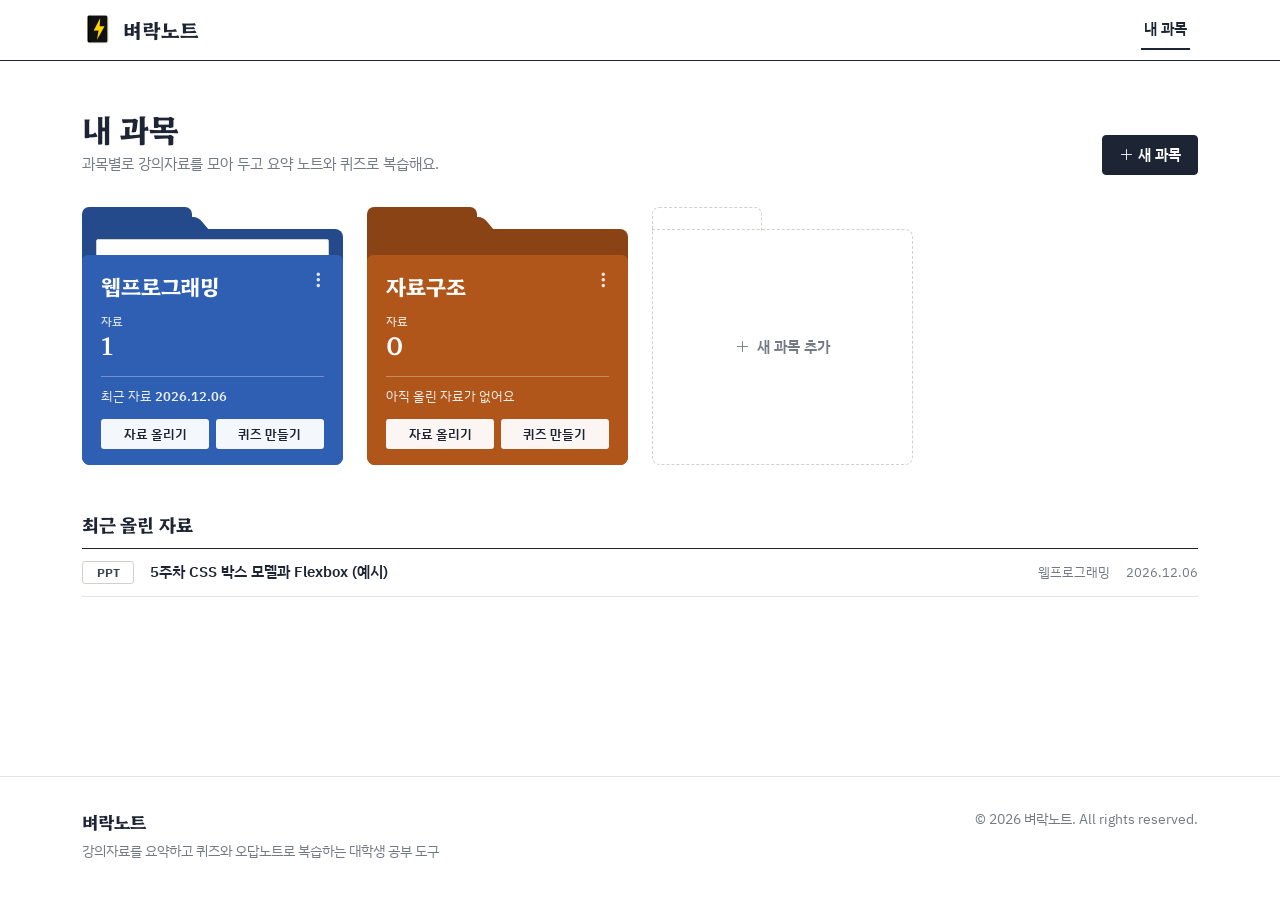
==== index.html @ 98df6451 "feat: 기본 구조 - 네비게이션, 푸터, 과목 폴더 CRUD, localStorage 저장 구조" ====
<!DOCTYPE html>
<html lang="ko">
<head>
  <meta charset="UTF-8">
  <meta name="viewport" content="width=device-width, initial-scale=1">
  <title>벼락노트 · 내 과목</title>
  <link rel="icon" type="image/png" href="images/logo.png">
  <link rel="apple-touch-icon" href="images/logo.png">
  <link rel="stylesheet" href="https://cdn.jsdelivr.net/npm/bootstrap@5.3.3/dist/css/bootstrap.min.css">
  <link rel="stylesheet" href="https://cdn.jsdelivr.net/npm/bootstrap-icons@1.11.3/font/bootstrap-icons.min.css">
  <link rel="preconnect" href="https://fonts.googleapis.com">
  <link rel="preconnect" href="https://fonts.gstatic.com" crossorigin>
  <link rel="stylesheet" href="https://fonts.googleapis.com/css2?family=Hahmlet:wght@400;600;700&family=IBM+Plex+Sans+KR:wght@400;500;600;700&family=Nanum+Pen+Script&display=swap">
  <link rel="stylesheet" href="css/common.css">
  <link rel="stylesheet" href="css/index.css">
</head>
<body data-page="home">
  <div id="cn-nav"></div>

  <main class="container py-4 py-lg-5">
    <header class="page-head">
      <div>
        <h1>내 과목</h1>
        <p>과목별로 강의자료를 모아 두고 요약 노트와 퀴즈로 복습해요.</p>
      </div>
      <button type="button" class="btn btn-primary" id="newSubjectBtn"><i class="bi bi-plus-lg"></i> 새 과목</button>
    </header>

    <section class="mb-5" aria-label="과목 목록">
      <div class="row g-4 folder-grid" id="subjectGrid"></div>
    </section>

    <section aria-labelledby="recentTitle">
      <h2 class="section-title" id="recentTitle">최근 올린 자료</h2>
      <ul class="recent-list" id="recentMaterials"></ul>
    </section>
  </main>

  <!-- 과목 추가/수정 모달 -->
  <div class="modal fade" id="subjectModal" tabindex="-1" aria-labelledby="subjectModalTitle" aria-hidden="true">
    <div class="modal-dialog modal-dialog-centered">
      <form class="modal-content" id="subjectForm" novalidate>
        <div class="modal-header">
          <h5 class="modal-title fw-bold" id="subjectModalTitle">새 과목</h5>
          <button type="button" class="btn-close" data-bs-dismiss="modal" aria-label="닫기"></button>
        </div>
        <div class="modal-body">
          <input type="hidden" id="subjectId">
          <label for="subjectName" class="form-label">과목 이름</label>
          <input type="text" class="form-control mb-3" id="subjectName" maxlength="30" placeholder="예) 운영체제" required>
          <div class="invalid-feedback">과목 이름을 입력해 주세요.</div>
          <span class="form-label d-block">폴더 색</span>
          <div class="color-picker" id="colorPicker" role="radiogroup" aria-label="폴더 색"></div>
        </div>
        <div class="modal-footer">
          <button type="button" class="btn btn-light" data-bs-dismiss="modal">취소</button>
          <button type="submit" class="btn btn-primary">저장</button>
        </div>
      </form>
    </div>
  </div>

  <footer id="cn-footer"></footer>

  <script src="https://cdn.jsdelivr.net/npm/bootstrap@5.3.3/dist/js/bootstrap.bundle.min.js"></script>
  <script src="js/storage.js"></script>
  <script src="js/demo.js"></script>
  <script src="js/common.js"></script>
  <script src="js/index.js"></script>
</body>
</html>
---- css/common.css ----
/* =========================================================
 * common.css — 벼락노트 공통 스타일
 * 콘셉트: 시험지와 OMR 답안지. 흰 종이, 먹색 글씨, OMR 빨간 괘선.
 * ========================================================= */

:root {
  --paper: #ffffff;
  --desk: #f4f5f2;
  --ink: #1d2433;
  --ink-soft: #3a4252;
  --pencil: #737985;
  --rule: #e3e4df;
  --rule-strong: #cfd1ca;
  --omr: #e0464e;
  --omr-soft: #fcebea;
  --omr-line: #f2a7a9;
  --marker: #ffe45c;

  --serif: 'Hahmlet', 'Noto Serif KR', serif;
  --sans: 'IBM Plex Sans KR', 'Apple SD Gothic Neo', system-ui, sans-serif;
  --pen: 'Nanum Pen Script', var(--sans);

  --radius: 4px;
}

body {
  font-family: var(--sans);
  background: var(--paper);
  color: var(--ink);
  min-height: 100vh;
  display: flex;
  flex-direction: column;
  -webkit-font-smoothing: antialiased;
  font-size: 15px;
}
main { flex: 1; }
a { color: var(--ink); text-underline-offset: 3px; }
a:hover { color: var(--omr); }
h1, h2, h3 { font-family: var(--serif); letter-spacing: -0.01em; }
:focus-visible { outline: 2px solid var(--omr); outline-offset: 2px; }

/* ---------- Bootstrap 덮어쓰기 ---------- */
.btn { border-radius: var(--radius); font-weight: 600; font-size: .92rem; padding: .5rem 1rem; }
.btn-lg { font-size: 1rem; padding: .7rem 1.3rem; }
.btn-sm { font-size: .82rem; padding: .3rem .65rem; }
.btn-primary {
  --bs-btn-bg: var(--ink);
  --bs-btn-border-color: var(--ink);
  --bs-btn-hover-bg: #000;
  --bs-btn-hover-border-color: #000;
  --bs-btn-active-bg: #000;
  --bs-btn-active-border-color: #000;
  --bs-btn-disabled-bg: #a9adb6;
  --bs-btn-disabled-border-color: #a9adb6;
}
.btn-outline-primary {
  --bs-btn-color: var(--ink);
  --bs-btn-border-color: var(--ink);
  --bs-btn-hover-bg: var(--ink);
  --bs-btn-hover-border-color: var(--ink);
  --bs-btn-active-bg: var(--ink);
  --bs-btn-active-border-color: var(--ink);
}
.btn-light, .btn-soft {
  background: var(--paper);
  border: 1px solid var(--rule-strong);
  color: var(--ink);
}
.btn-light:hover, .btn-soft:hover { background: var(--desk); border-color: var(--ink); color: var(--ink); }
.btn-outline-danger { --bs-btn-color: var(--omr); --bs-btn-border-color: var(--omr); --bs-btn-hover-bg: var(--omr); --bs-btn-hover-border-color: var(--omr); }
.btn-outline-secondary {
  --bs-btn-color: var(--ink-soft);
  --bs-btn-border-color: var(--rule-strong);
  --bs-btn-hover-bg: var(--desk);
  --bs-btn-hover-color: var(--ink);
  --bs-btn-hover-border-color: var(--rule-strong);
  --bs-btn-active-bg: var(--ink);
  --bs-btn-active-color: #fff;
  --bs-btn-active-border-color: var(--ink);
}
.form-control, .form-select {
  border-radius: var(--radius);
  border-color: var(--rule-strong);
  font-size: .95rem;
}
.form-control:focus, .form-select:focus, .form-check-input:focus {
  border-color: var(--ink);
  box-shadow: 0 0 0 3px rgba(29, 36, 51, .12);
}
.form-check-input { border-color: var(--rule-strong); border-radius: 3px; }
.form-check-input:checked { background-color: var(--ink); border-color: var(--ink); }
.form-label { font-size: .85rem; font-weight: 600; color: var(--ink-soft); margin-bottom: .35rem; }
.progress { border-radius: 0; background: var(--rule); }
.progress-bar { background: var(--ink); }
.modal-content { border: 1px solid var(--ink); border-radius: 6px; box-shadow: 0 18px 50px rgba(20, 24, 33, .18); }
.modal-header, .modal-footer { border-color: var(--rule); }
.modal-title { font-family: var(--serif); }
.dropdown-menu { border-radius: var(--radius); border-color: var(--ink); box-shadow: 0 8px 24px rgba(20, 24, 33, .12); font-size: .9rem; }
.dropdown-item i { margin-right: .4rem; }
.nav-tabs { border-bottom: 1px solid var(--rule); gap: 1.4rem; }
.nav-tabs .nav-link {
  color: var(--pencil);
  font-weight: 600;
  border: none;
  border-bottom: 2px solid transparent;
  padding: .6rem 0;
  margin-bottom: -1px;
  border-radius: 0;
}
.nav-tabs .nav-link:hover { color: var(--ink); border-color: transparent; }
.nav-tabs .nav-link.active { color: var(--ink); background: none; border-bottom-color: var(--ink); }

/* ---------- 네비게이션 ---------- */
#cn-nav { position: sticky; top: 0; z-index: 1030; }
.cn-navbar {
  background: var(--paper);
  border-bottom: 1px solid var(--ink);
  padding: .55rem 0;
}
.navbar-brand { display: flex; align-items: center; gap: .55rem; margin-right: 0; }
.brand-logo { width: 32px; height: 32px; border-radius: 8px; display: block; }
.brand-name { font-family: var(--serif); font-weight: 700; font-size: 1.25rem; color: var(--ink); }
/* 메뉴는 로고 오른쪽에 고르게 */
@media (min-width: 768px) {
  .cn-menu { margin-left: auto; gap: 1.5rem; }
}
.cn-navbar .nav-link {
  color: var(--pencil);
  font-weight: 600;
  padding: .5rem .2rem !important;
  margin: 0 .5rem;
  display: flex;
  align-items: center;
  gap: .4rem;
  border-bottom: 2px solid transparent;
}
.cn-navbar .nav-link:hover { color: var(--ink); }
.cn-navbar .nav-link.active { color: var(--ink); border-bottom-color: var(--ink); }

.btn-icon {
  border: none;
  background: transparent;
  color: var(--pencil);
  font-size: 1.15rem;
  width: 38px;
  height: 38px;
  padding: 0;
  border-radius: var(--radius);
}
.btn-icon:hover { background: var(--desk); color: var(--ink); }

/* ---------- 페이지 머리 ---------- */
.breadcrumb-lite {
  font-size: .85rem;
  color: var(--pencil);
  margin-bottom: .8rem;
  display: flex;
  align-items: center;
  gap: .4rem;
  flex-wrap: wrap;
}
.breadcrumb-lite a { color: var(--pencil); text-decoration: none; }
.breadcrumb-lite a:hover { color: var(--ink); text-decoration: underline; }
.breadcrumb-lite i { font-size: .7rem; }
.page-head {
  display: flex;
  justify-content: space-between;
  align-items: flex-end;
  flex-wrap: wrap;
  gap: 1rem;
  margin-bottom: 2rem;
}
.page-head h1 { font-size: 2rem; font-weight: 700; margin: 0 0 .35rem; }
.page-head p { color: var(--pencil); margin: 0; }

/* ---------- 상자 (카드 대신 얇은 괘선 상자) ---------- */
.cn-card {
  background: var(--paper);
  border: 1px solid var(--rule-strong);
  border-radius: var(--radius);
  padding: 1.3rem;
}
.cn-card-head {
  display: flex;
  justify-content: space-between;
  align-items: center;
  gap: .5rem;
  margin-bottom: 1rem;
}
.cn-card-head h2, .cn-card-title { font-size: 1.1rem; font-weight: 700; margin: 0; display: flex; align-items: center; gap: .45rem; }
.cn-card-head h2 i, .cn-card-title i { color: var(--pencil); font-size: 1rem; }
.cn-card-head a { font-size: .85rem; font-weight: 600; }
.section-title { font-size: 1.15rem; font-weight: 700; margin: 0 0 .8rem; }

.empty-state { text-align: center; padding: 2.5rem 1rem; color: var(--pencil); }
.empty-state .empty-icon { font-size: 2rem; display: block; margin-bottom: .6rem; color: var(--rule-strong); }
.empty-state h3 { font-size: 1.1rem; font-weight: 700; color: var(--ink); }

.text-omr { color: var(--omr) !important; }
.meta { display: inline-flex; flex-wrap: wrap; gap: .15rem 1rem; color: var(--pencil); font-size: .85rem; }

/* ---------- 토스트 ---------- */
.cn-toast { border-radius: var(--radius); color: #fff; background: var(--ink); box-shadow: 0 10px 30px rgba(0, 0, 0, .2); }
.cn-toast-danger { background: var(--omr); }
.cn-toast .btn-close { filter: invert(1) grayscale(1) brightness(2); }

/* ---------- 푸터 ---------- */
#cn-footer { border-top: 1px solid var(--rule); margin-top: 4rem; padding: 2rem 0 2.4rem; font-size: .85rem; color: var(--pencil); }
.cn-footer-inner { display: flex; justify-content: space-between; align-items: flex-start; flex-wrap: wrap; gap: .8rem 2rem; }
.footer-title { display: block; font-family: var(--serif); font-size: 1.1rem; color: var(--ink); margin-bottom: .35rem; }
.footer-desc, .footer-copy { margin: 0; }

@media (prefers-reduced-motion: reduce) {
  *, *::before, *::after { animation: none !important; transition: none !important; }
}
@media (max-width: 575.98px) {
  .page-head h1 { font-size: 1.6rem; }
  .cn-card { padding: 1.05rem; }
}
---- css/index.css ----
/* =========================================================
 * index.css — 내 과목 (과목 = 서류 폴더)
 * ========================================================= */

/* ---------- 과목 폴더 ---------- */
.folder {
  position: relative;
  height: 100%;
  min-height: 240px;
  padding-top: 22px;
}
/* 뒤판: 과목 색. 왼쪽 위로 탭이 솟아 있다 */
.folder-back {
  position: absolute;
  inset: 22px 0 0 0;
  background: color-mix(in srgb, var(--c) 78%, black);
  border-radius: 0 8px 8px 8px;
}
.folder-tab {
  position: absolute;
  left: 0;
  top: -22px;
  width: 42%;
  height: 24px;
  background: color-mix(in srgb, var(--c) 78%, black);
  border-radius: 7px 7px 0 0;
}
.folder-tab::after {
  content: '';
  position: absolute;
  right: -12px;
  bottom: 0;
  width: 24px;
  height: 14px;
  background: inherit;
  transform: skewX(40deg);
  border-top-right-radius: 5px;
}
/* 앞판과 뒤판 사이로 비치는 종이 (자료 수만큼) */
.folder-sheets { position: absolute; inset: 22px 0 0 0; pointer-events: none; }
.sheet {
  position: absolute;
  left: 14px;
  right: 14px;
  height: 60px;
  background: var(--paper);
  border: 1px solid var(--rule-strong);
  border-radius: 2px;
}
.sheet-1 { top: 10px; }
.sheet-2 { top: 6px; left: 22px; right: 10px; transform: rotate(1.2deg); }
.sheet-3 { top: 3px; left: 10px; right: 24px; transform: rotate(-1.5deg); }
/* 앞판: 살짝 더 밝은 같은 색, 내용이 적힌 면 */
.folder-front {
  position: relative;
  display: flex;
  flex-direction: column;
  height: calc(100% - 26px);
  margin-top: 26px;
  padding: 1.1rem 1.2rem 1rem;
  background: var(--c);
  color: #fff;
  border-radius: 6px 6px 8px 8px;
  text-decoration: none;
  transition: transform .18s ease;
}
.folder:hover .folder-front { transform: translateY(4px); }
.folder-name {
  font-family: var(--serif);
  font-size: 1.35rem;
  font-weight: 700;
  margin: 0 2rem .9rem 0;
  word-break: keep-all;
}
.folder-stats { display: flex; gap: 1.4rem; margin: 0 0 auto; }
.folder-stats dt { font-size: .76rem; font-weight: 500; opacity: .8; }
.folder-stats dd { font-family: var(--serif); font-size: 1.5rem; font-weight: 600; margin: 0; line-height: 1.2; }
.folder-last {
  font-size: .82rem;
  margin: 1rem 0 0;
  padding-top: .6rem;
  border-top: 1px solid rgba(255, 255, 255, .35);
  opacity: .9;
}
.folder-last { display: flex; justify-content: space-between; gap: .5rem; flex-wrap: wrap; }
.folder-last b { font-weight: 600; }
.folder-actions { display: flex; gap: .4rem; margin-top: .8rem; }
.folder-actions a {
  flex: 1;
  text-align: center;
  font-size: .8rem;
  font-weight: 600;
  padding: .35rem 0;
  border-radius: 3px;
  background: rgba(255, 255, 255, .95);
  color: var(--ink);
  text-decoration: none;
}
.folder-actions a:hover { background: #fff; color: var(--ink); text-decoration: underline; }
.folder-menu { position: absolute; right: 6px; top: 54px; }
.folder-menu .btn-icon { color: rgba(255, 255, 255, .85); }
.folder-menu .btn-icon:hover { background: rgba(255, 255, 255, .18); color: #fff; }

/* 새 과목: 점선으로 그린 빈 폴더 */
.folder-add {
  position: relative;
  width: 100%;
  height: 100%;
  min-height: 240px;
  border: none;
  background: none;
  padding: 22px 0 0;
  color: var(--pencil);
  font-weight: 600;
}
.folder-add-tab {
  position: absolute;
  left: 0;
  top: 0;
  width: 42%;
  height: 24px;
  border: 1.5px dashed var(--rule-strong);
  border-bottom: none;
  border-radius: 7px 7px 0 0;
}
.folder-add-body {
  display: flex;
  align-items: center;
  justify-content: center;
  gap: .4rem;
  height: 100%;
  border: 1.5px dashed var(--rule-strong);
  border-radius: 0 8px 8px 8px;
}
.folder-add:hover { color: var(--ink); }
.folder-add:hover .folder-add-tab, .folder-add:hover .folder-add-body { border-color: var(--ink); background: var(--desk); }

/* ---------- 최근 목록 ---------- */
.recent-list { list-style: none; padding: 0; margin: 0; border-top: 1px solid var(--ink); }
.recent-list li.recent-row {
  display: grid;
  grid-template-columns: 52px minmax(0, 1fr) auto auto;
  align-items: center;
  gap: 1rem;
  padding: .75rem 0;
  border-bottom: 1px solid var(--rule);
}
.recent-title { font-weight: 600; overflow: hidden; text-overflow: ellipsis; white-space: nowrap; }
.recent-list small { color: var(--pencil); white-space: nowrap; }
.empty-line { color: var(--pencil); font-size: .9rem; padding: .8rem 0; border-bottom: 1px solid var(--rule); }
.file-chip {
  font-size: .72rem;
  font-weight: 700;
  color: var(--ink-soft);
  border: 1px solid var(--rule-strong);
  border-radius: 3px;
  text-align: center;
  padding: .1rem 0;
}

/* ---------- 색 선택 ---------- */
.color-picker { display: flex; gap: .6rem; }
.color-swatch { cursor: pointer; }
.color-swatch input { position: absolute; opacity: 0; pointer-events: none; }
.color-swatch span {
  display: block;
  width: 30px;
  height: 30px;
  border-radius: 3px;
  background: var(--c);
  border: 2px solid var(--paper);
  box-shadow: 0 0 0 1px var(--rule-strong);
}
.color-swatch input:checked + span { box-shadow: 0 0 0 2px var(--ink); }
.color-swatch input:focus-visible + span { outline: 2px solid var(--omr); outline-offset: 3px; }

@media (max-width: 767.98px) {
  .recent-list li.recent-row { grid-template-columns: 46px minmax(0, 1fr) auto; }
  .recent-list li.recent-row small:first-of-type { display: none; }
}
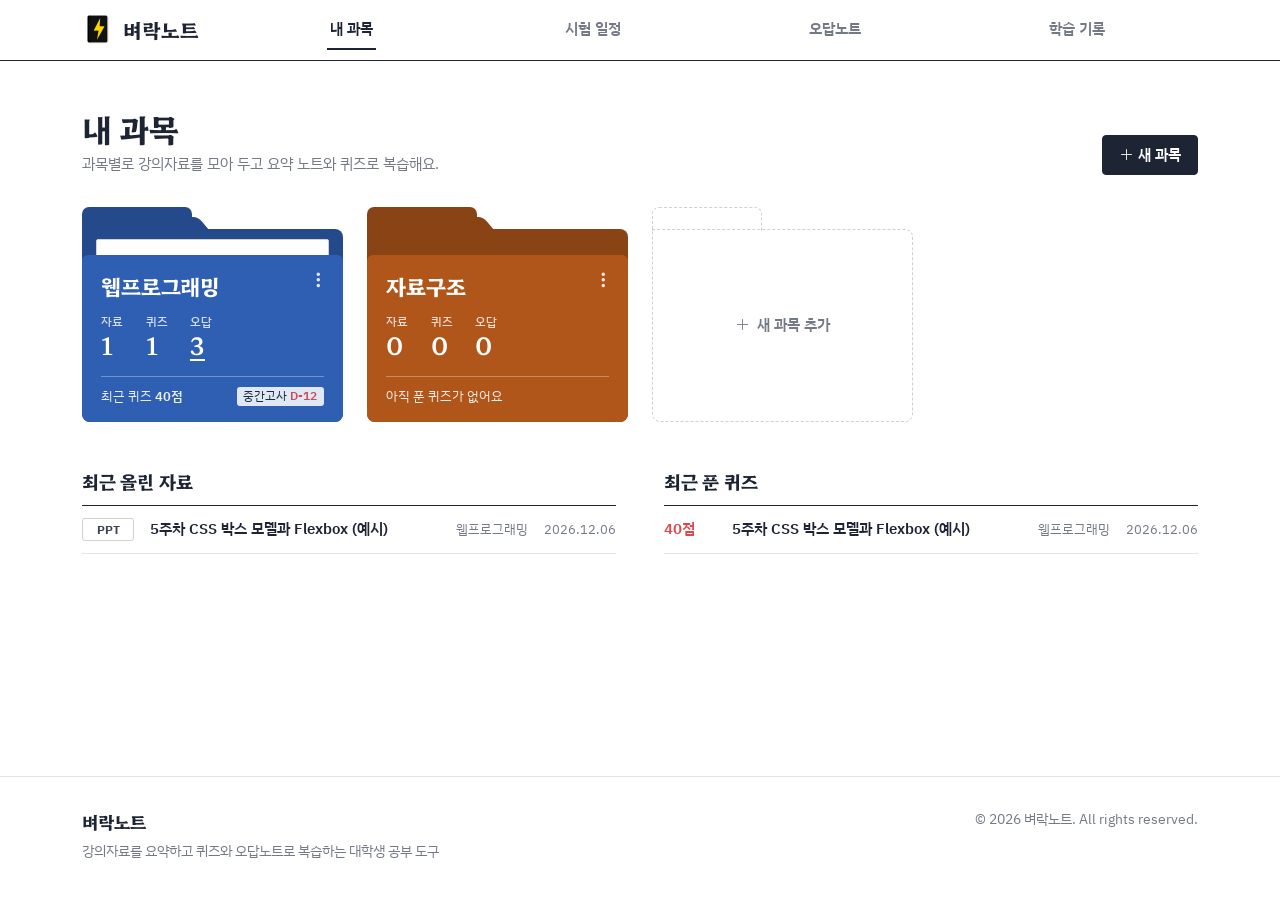
==== commit 86064cca: "feat: 메인 페이지·공통 레이아웃·저장소 구조 최종 수정" ====
--- a/index.html
+++ b/index.html
@@ -30,9 +30,15 @@
       <div class="row g-4 folder-grid" id="subjectGrid"></div>
     </section>
 
-    <section aria-labelledby="recentTitle">
-      <h2 class="section-title" id="recentTitle">최근 올린 자료</h2>
-      <ul class="recent-list" id="recentMaterials"></ul>
+    <section class="row g-5">
+      <div class="col-lg-6">
+        <h2 class="section-title">최근 올린 자료</h2>
+        <ul class="recent-list" id="recentMaterials"></ul>
+      </div>
+      <div class="col-lg-6">
+        <h2 class="section-title">최근 푼 퀴즈</h2>
+        <ul class="recent-list" id="recentAttempts"></ul>
+      </div>
     </section>
   </main>
 
@@ -63,7 +69,10 @@
   <footer id="cn-footer"></footer>
 
   <script src="https://cdn.jsdelivr.net/npm/bootstrap@5.3.3/dist/js/bootstrap.bundle.min.js"></script>
+  <script src="js/config.js"></script>
   <script src="js/storage.js"></script>
+  <script src="js/parser.js"></script>
+  <script src="js/ai.js"></script>
   <script src="js/demo.js"></script>
   <script src="js/common.js"></script>
   <script src="js/index.js"></script>
--- a/css/common.css
+++ b/css/common.css
@@ -120,9 +120,11 @@
 .navbar-brand { display: flex; align-items: center; gap: .55rem; margin-right: 0; }
 .brand-logo { width: 32px; height: 32px; border-radius: 8px; display: block; }
 .brand-name { font-family: var(--serif); font-weight: 700; font-size: 1.25rem; color: var(--ink); }
-/* 메뉴는 로고 오른쪽에 고르게 */
+/* 메뉴는 로고 오른쪽 남은 폭에 고르게 퍼지게 */
 @media (min-width: 768px) {
-  .cn-menu { margin-left: auto; gap: 1.5rem; }
+  /* 로고 오른쪽을 4칸으로 똑같이 나눠, 메뉴와 펼친 목록이 같은 칸에 맞춰지게 */
+  .cn-menu { flex: 1; display: grid; grid-template-columns: repeat(4, minmax(0, 1fr)); margin-left: 2rem; }
+  .cn-menu .mega-top { display: flex; justify-content: center; }
 }
 .cn-navbar .nav-link {
   color: var(--pencil);
@@ -136,6 +138,89 @@
 }
 .cn-navbar .nav-link:hover { color: var(--ink); }
 .cn-navbar .nav-link.active { color: var(--ink); border-bottom-color: var(--ink); }
+/* ---------- 메가 메뉴 ---------- */
+.mega-toggle { display: none; }
+.mega-list { list-style: none; padding: 0; margin: 0; }
+.mega-list a {
+  display: flex;
+  align-items: center;
+  gap: .55rem;
+  padding: .4rem 0;
+  color: var(--ink);
+  text-decoration: none;
+  font-size: .9rem;
+  min-width: 0;
+}
+.mega-list a:hover .mega-text { text-decoration: underline; text-underline-offset: 3px; }
+.mega-key { width: 4px; height: 1rem; border-radius: 1px; flex-shrink: 0; }
+.mega-text { overflow: hidden; text-overflow: ellipsis; white-space: nowrap; }
+.mega-count { margin-left: auto; padding-left: .5rem; color: var(--omr); font-weight: 700; font-size: .82rem; white-space: nowrap; }
+.mega-dday { margin-left: auto; padding-left: .5rem; color: var(--omr); font-weight: 700; font-size: .82rem; white-space: nowrap; }
+.mega-figure {
+  display: flex;
+  flex-direction: column;
+  gap: .35rem;
+  padding: .4rem 0;
+  color: var(--ink-soft);
+  font-size: .9rem;
+  cursor: default;
+}
+.mega-figure strong { font-family: var(--serif); font-size: 1.35rem; color: var(--ink); margin: 0 .15rem; }
+.mega-empty { font-size: .85rem; color: var(--pencil); margin: .4rem 0 .3rem; }
+.mega-more { display: inline-block; font-size: .82rem; font-weight: 600; margin-top: .3rem; }
+
+@media (min-width: 768px) {
+  .cn-navbar > .container { position: relative; z-index: 1; }
+  .mega-item { position: relative; }
+  .mega-col {
+    position: absolute;
+    left: 0;
+    right: 0;
+    top: calc(100% + .55rem + 1px + 1rem);
+    padding: 0 1.2rem;
+    min-height: calc(var(--mega-h, 200px) - 2.5rem);
+    transform: translateY(-4px);
+    opacity: 0;
+    visibility: hidden;
+    transition: opacity .15s ease, transform .15s ease, visibility .15s;
+  }
+  .mega-backdrop {
+    position: absolute;
+    left: 0;
+    right: 0;
+    top: 100%;
+    height: var(--mega-h, 200px);
+    background: var(--paper);
+    border-bottom: 1.5px solid var(--ink);
+    box-shadow: 0 16px 30px rgba(20, 24, 33, .08);
+    opacity: 0;
+    visibility: hidden;
+    transition: opacity .15s ease, visibility .15s;
+  }
+  .mega-open .mega-col, .mega-open .mega-backdrop { opacity: 1; visibility: visible; }
+  .mega-open .mega-col { transform: none; }
+  .mega-item + .mega-item .mega-col { border-left: 1px solid var(--rule); }
+}
+
+/* 휴대폰: ☰ 안에서 ▾로 펼치는 아코디언 */
+@media (max-width: 767.98px) {
+  .mega-backdrop { display: none; }
+  .mega-top { display: flex; align-items: center; justify-content: space-between; }
+  .mega-toggle {
+    display: inline-flex;
+    align-items: center;
+    justify-content: center;
+    width: 40px;
+    height: 40px;
+    border: none;
+    background: none;
+    color: var(--pencil);
+    transition: transform .15s;
+  }
+  .mega-item.open .mega-toggle { transform: rotate(180deg); }
+  .mega-col { display: none; padding: 0 .4rem .8rem 1rem; border-left: 2px solid var(--rule); margin: 0 0 .5rem .6rem; }
+  .mega-item.open .mega-col { display: block; }
+}
 
 .btn-icon {
   border: none;
@@ -148,6 +233,16 @@
   border-radius: var(--radius);
 }
 .btn-icon:hover { background: var(--desk); color: var(--ink); }
+.api-note {
+  display: flex;
+  gap: .6rem;
+  margin-top: .9rem;
+  padding: .7rem .85rem;
+  border-left: 3px solid var(--omr);
+  background: var(--desk);
+  font-size: .85rem;
+  color: var(--ink-soft);
+}
 
 /* ---------- 페이지 머리 ---------- */
 .breadcrumb-lite {
@@ -172,6 +267,14 @@
 }
 .page-head h1 { font-size: 2rem; font-weight: 700; margin: 0 0 .35rem; }
 .page-head p { color: var(--pencil); margin: 0; }
+.subject-dot {
+  display: inline-block;
+  width: 6px;
+  height: 1.6rem;
+  background: var(--c);
+  margin-right: .7rem;
+  vertical-align: -.2rem;
+}
 
 /* ---------- 상자 (카드 대신 얇은 괘선 상자) ---------- */
 .cn-card {
@@ -192,12 +295,152 @@
 .cn-card-head a { font-size: .85rem; font-weight: 600; }
 .section-title { font-size: 1.15rem; font-weight: 700; margin: 0 0 .8rem; }
 
+.type-badge {
+  display: inline-block;
+  font-size: .74rem;
+  font-weight: 600;
+  padding: .05rem .45rem;
+  border: 1px solid var(--rule-strong);
+  border-radius: 3px;
+  color: var(--ink-soft);
+  background: var(--paper);
+}
+
 .empty-state { text-align: center; padding: 2.5rem 1rem; color: var(--pencil); }
 .empty-state .empty-icon { font-size: 2rem; display: block; margin-bottom: .6rem; color: var(--rule-strong); }
 .empty-state h3 { font-size: 1.1rem; font-weight: 700; color: var(--ink); }
 
 .text-omr { color: var(--omr) !important; }
 .meta { display: inline-flex; flex-wrap: wrap; gap: .15rem 1rem; color: var(--pencil); font-size: .85rem; }
+
+/* ---------- 문항 (시험지) ---------- */
+.q-card {
+  padding: 1.6rem 0 1.7rem;
+  border-bottom: 1px solid var(--rule);
+}
+.q-card:last-child { border-bottom: none; }
+.q-head { display: flex; align-items: baseline; gap: .6rem; margin-bottom: .5rem; }
+.q-num {
+  font-family: var(--serif);
+  font-weight: 700;
+  font-size: 1.25rem;
+  min-width: 1.8rem;
+  position: relative;
+}
+.q-num::after { content: '.'; }
+.q-topic { font-size: .8rem; color: var(--pencil); }
+.q-text {
+  font-family: var(--serif);
+  font-size: 1.1rem;
+  line-height: 1.75;
+  margin: 0 0 1rem 2.4rem;
+  white-space: pre-wrap;
+  word-break: keep-all;
+}
+
+/* 보기: ①②③④ 동그라미 번호. 고르면 OMR처럼 까맣게 칠해진다 */
+.choices { display: flex; flex-direction: column; gap: .15rem; margin-left: 2.4rem; }
+.choice {
+  display: flex;
+  align-items: center;
+  gap: .75rem;
+  padding: .45rem .5rem;
+  border-radius: var(--radius);
+  cursor: pointer;
+  font-family: var(--serif);
+  font-size: 1.02rem;
+}
+.choice input { position: absolute; opacity: 0; pointer-events: none; }
+.choice-key {
+  width: 24px;
+  height: 24px;
+  border-radius: 50%;
+  border: 1.5px solid var(--ink);
+  font-family: var(--sans);
+  font-weight: 600;
+  font-size: .78rem;
+  display: inline-flex;
+  align-items: center;
+  justify-content: center;
+  flex-shrink: 0;
+  transition: background .12s, color .12s;
+}
+.choice-text { flex: 0 1 auto; }
+label.choice:hover { background: var(--desk); }
+label.choice:has(input:checked) .choice-key { background: var(--ink); color: #fff; }
+label.choice:has(input:focus-visible) { outline: 2px solid var(--omr); outline-offset: 1px; }
+
+/* 결과 표시 */
+.choices.review .choice { cursor: default; }
+.choice.is-answer .choice-key { background: var(--ink); color: #fff; }
+.choice.is-answer .choice-text { font-weight: 600; }
+.choice.is-wrong .choice-key { border-color: var(--omr); color: var(--omr); position: relative; }
+.choice.is-wrong .choice-key::after {
+  content: '';
+  position: absolute;
+  width: 32px;
+  height: 2px;
+  background: var(--omr);
+  transform: rotate(-45deg);
+}
+.choice-tag { font-family: var(--sans); font-size: .78rem; font-weight: 600; margin-left: .3rem; }
+.choice-tag.ok { color: var(--ink); }
+.choice-tag.no { color: var(--omr); }
+
+.answer-compare {
+  display: grid;
+  grid-template-columns: 88px 1fr;
+  gap: .45rem .8rem;
+  margin: 0 0 0 2.4rem;
+  padding: .3rem 0 .3rem 1rem;
+  border-left: 2px solid var(--rule);
+  font-size: .95rem;
+}
+.answer-compare dt { color: var(--pencil); font-weight: 600; }
+.answer-compare dd { margin: 0; white-space: pre-wrap; font-family: var(--serif); }
+.answer-compare dd.mine-wrong { color: var(--omr); }
+.feedback, .explanation { margin: .9rem 0 0 2.4rem; font-size: .93rem; line-height: 1.65; }
+.feedback { color: var(--omr); }
+.feedback i { margin-right: .3rem; }
+.explanation { color: var(--ink-soft); }
+.explanation strong { color: var(--ink); margin-right: .4rem; }
+
+/* ---------- 요약 노트 본문 ---------- */
+.md-body {
+  font-family: var(--serif);
+  font-size: 1.04rem;
+  line-height: 1.9;
+  color: var(--ink);
+  word-break: keep-all;
+  max-width: 720px;
+}
+.md-body h2 {
+  font-size: 1.3rem;
+  font-weight: 700;
+  margin: 2.4rem 0 .8rem;
+  padding-top: 1rem;
+  border-top: 1px solid var(--ink);
+}
+.md-body h2:first-child { margin-top: 0; padding-top: 0; border-top: none; }
+.md-body h3 { font-size: 1.08rem; font-weight: 700; margin: 1.6rem 0 .5rem; }
+.md-body ul, .md-body ol { padding-left: 1.3rem; }
+.md-body li { margin-bottom: .35rem; }
+.md-body strong { font-weight: 700; background: linear-gradient(transparent 58%, var(--marker) 58%); }
+.md-body code {
+  font-family: ui-monospace, 'SF Mono', Menlo, monospace;
+  background: var(--desk);
+  color: var(--ink);
+  padding: .1em .35em;
+  border-radius: 3px;
+  font-size: .86em;
+}
+.md-body pre { background: var(--desk); padding: 1rem; border-radius: var(--radius); }
+.md-body pre code { background: none; padding: 0; }
+.md-body table { width: 100%; border-collapse: collapse; margin: .8rem 0 1.4rem; font-size: .95rem; font-family: var(--sans); line-height: 1.6; }
+.md-body th, .md-body td { border-bottom: 1px solid var(--rule); padding: .55rem .7rem .55rem 0; text-align: left; vertical-align: top; }
+.md-body th { border-bottom: 1.5px solid var(--ink); font-weight: 700; }
+.md-body blockquote { border-left: 3px solid var(--rule-strong); padding-left: 1rem; color: var(--ink-soft); }
+.stream-raw { white-space: pre-wrap; font-family: inherit; font-size: inherit; margin: 0; }
 
 /* ---------- 토스트 ---------- */
 .cn-toast { border-radius: var(--radius); color: #fff; background: var(--ink); box-shadow: 0 10px 30px rgba(0, 0, 0, .2); }
@@ -215,5 +458,6 @@
 }
 @media (max-width: 575.98px) {
   .page-head h1 { font-size: 1.6rem; }
+  .q-text, .choices, .answer-compare, .feedback, .explanation { margin-left: 0; }
   .cn-card { padding: 1.05rem; }
 }
--- a/css/index.css
+++ b/css/index.css
@@ -1,12 +1,12 @@
 /* =========================================================
- * index.css — 내 과목 (과목 = 서류 폴더)
+ * index.css — 내 과목 (바인더 인덱스 탭처럼 과목을 한 줄씩)
  * ========================================================= */
 
 /* ---------- 과목 폴더 ---------- */
 .folder {
   position: relative;
   height: 100%;
-  min-height: 240px;
+  min-height: 210px;
   padding-top: 22px;
 }
 /* 뒤판: 과목 색. 왼쪽 위로 탭이 솟아 있다 */
@@ -64,7 +64,7 @@
   text-decoration: none;
   transition: transform .18s ease;
 }
-.folder:hover .folder-front { transform: translateY(4px); }
+.folder-front:hover { color: #fff; transform: translateY(4px); }
 .folder-name {
   font-family: var(--serif);
   font-size: 1.35rem;
@@ -75,6 +75,7 @@
 .folder-stats { display: flex; gap: 1.4rem; margin: 0 0 auto; }
 .folder-stats dt { font-size: .76rem; font-weight: 500; opacity: .8; }
 .folder-stats dd { font-family: var(--serif); font-size: 1.5rem; font-weight: 600; margin: 0; line-height: 1.2; }
+.folder-stats .has-wrong dd { text-decoration: underline; text-decoration-thickness: 2px; text-underline-offset: 4px; }
 .folder-last {
   font-size: .82rem;
   margin: 1rem 0 0;
@@ -84,19 +85,8 @@
 }
 .folder-last { display: flex; justify-content: space-between; gap: .5rem; flex-wrap: wrap; }
 .folder-last b { font-weight: 600; }
-.folder-actions { display: flex; gap: .4rem; margin-top: .8rem; }
-.folder-actions a {
-  flex: 1;
-  text-align: center;
-  font-size: .8rem;
-  font-weight: 600;
-  padding: .35rem 0;
-  border-radius: 3px;
-  background: rgba(255, 255, 255, .95);
-  color: var(--ink);
-  text-decoration: none;
-}
-.folder-actions a:hover { background: #fff; color: var(--ink); text-decoration: underline; }
+.folder-dday { background: rgba(255, 255, 255, .95); color: var(--ink); border-radius: 3px; padding: 0 .4rem; font-size: .78rem; }
+.folder-dday b { color: var(--omr); }
 .folder-menu { position: absolute; right: 6px; top: 54px; }
 .folder-menu .btn-icon { color: rgba(255, 255, 255, .85); }
 .folder-menu .btn-icon:hover { background: rgba(255, 255, 255, .18); color: #fff; }
@@ -106,7 +96,7 @@
   position: relative;
   width: 100%;
   height: 100%;
-  min-height: 240px;
+  min-height: 210px;
   border: none;
   background: none;
   padding: 22px 0 0;
@@ -137,14 +127,17 @@
 
 /* ---------- 최근 목록 ---------- */
 .recent-list { list-style: none; padding: 0; margin: 0; border-top: 1px solid var(--ink); }
-.recent-list li.recent-row {
+.recent-list li a {
   display: grid;
   grid-template-columns: 52px minmax(0, 1fr) auto auto;
   align-items: center;
   gap: 1rem;
   padding: .75rem 0;
   border-bottom: 1px solid var(--rule);
+  text-decoration: none;
+  color: var(--ink);
 }
+.recent-list li a:hover .recent-title { text-decoration: underline; }
 .recent-title { font-weight: 600; overflow: hidden; text-overflow: ellipsis; white-space: nowrap; }
 .recent-list small { color: var(--pencil); white-space: nowrap; }
 .empty-line { color: var(--pencil); font-size: .9rem; padding: .8rem 0; border-bottom: 1px solid var(--rule); }
@@ -156,6 +149,12 @@
   border-radius: 3px;
   text-align: center;
   padding: .1rem 0;
+}
+.score-chip {
+  font-family: var(--sans);
+  font-weight: 600;
+  color: var(--omr);
+  text-align: left;
 }
 
 /* ---------- 색 선택 ---------- */
@@ -175,6 +174,6 @@
 .color-swatch input:focus-visible + span { outline: 2px solid var(--omr); outline-offset: 3px; }
 
 @media (max-width: 767.98px) {
-  .recent-list li.recent-row { grid-template-columns: 46px minmax(0, 1fr) auto; }
-  .recent-list li.recent-row small:first-of-type { display: none; }
+  .recent-list li a { grid-template-columns: 46px minmax(0, 1fr) auto; }
+  .recent-list li a small:first-of-type { display: none; }
 }
